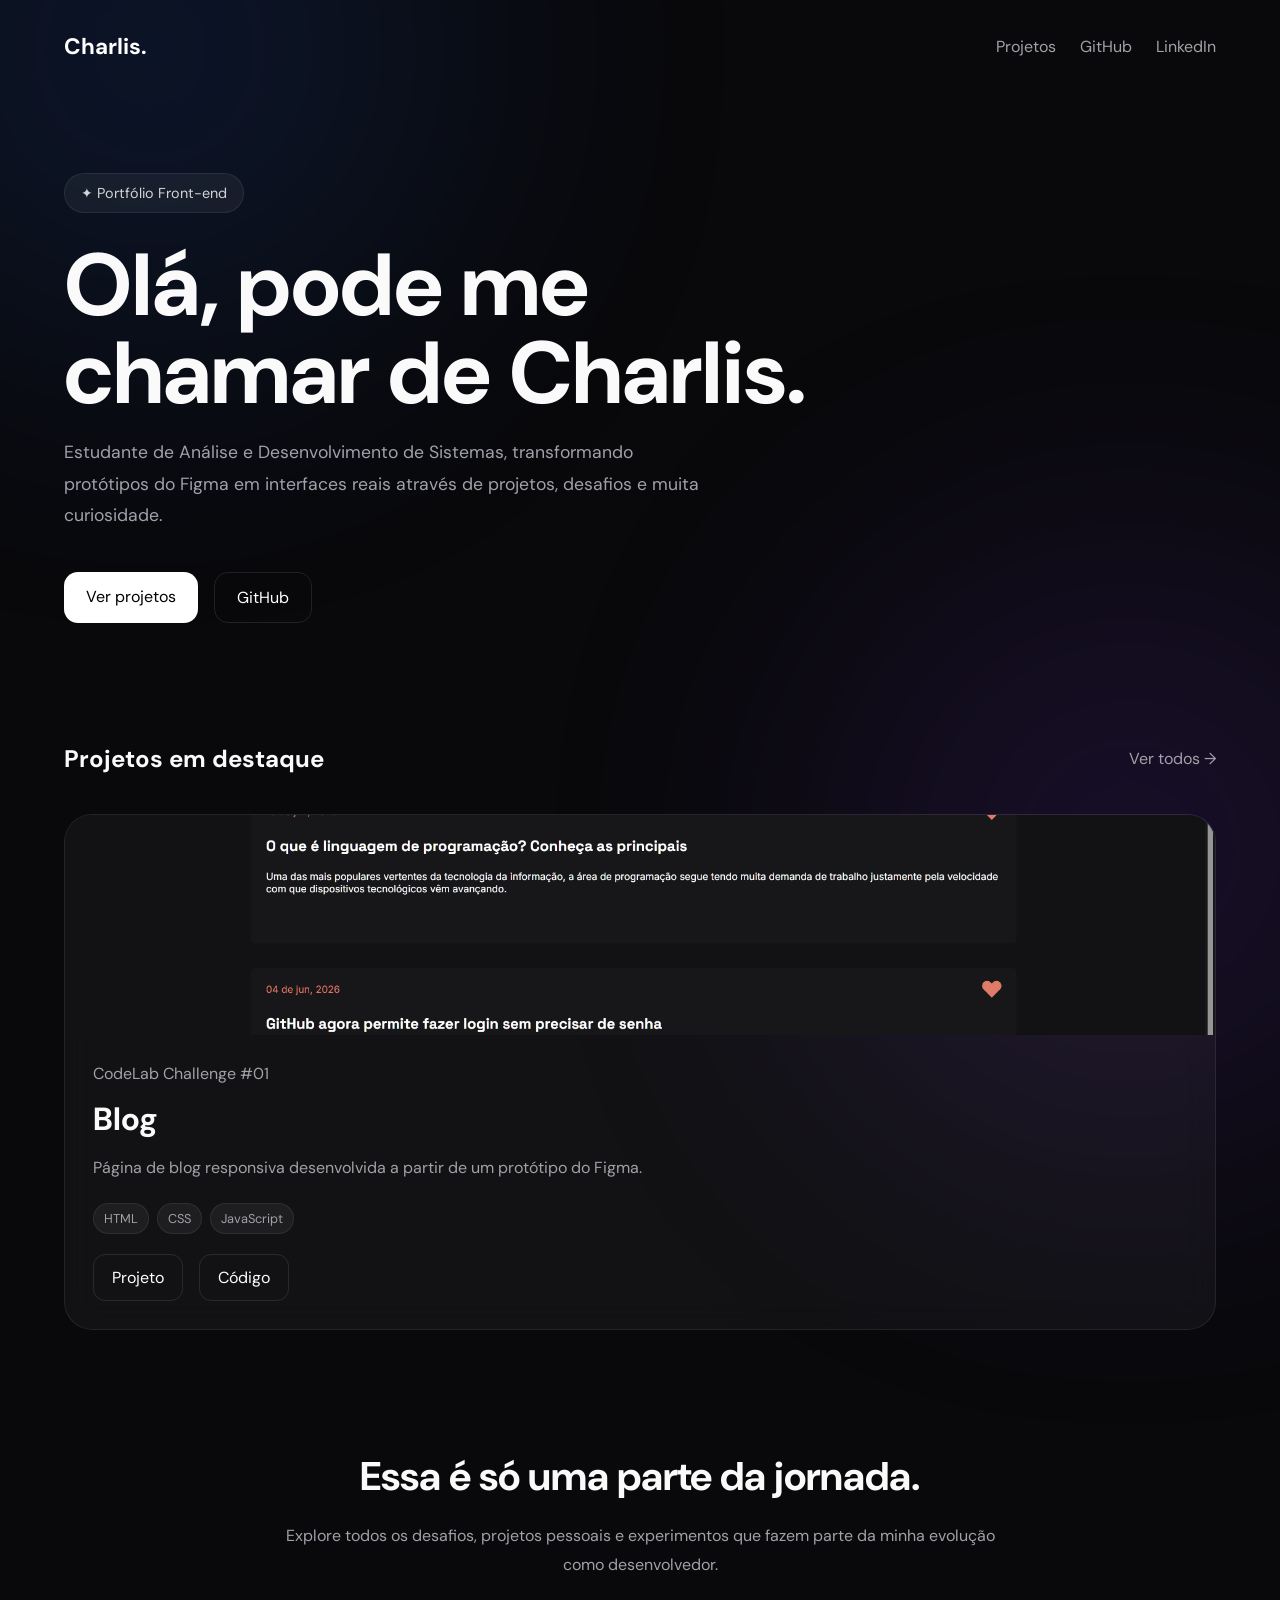
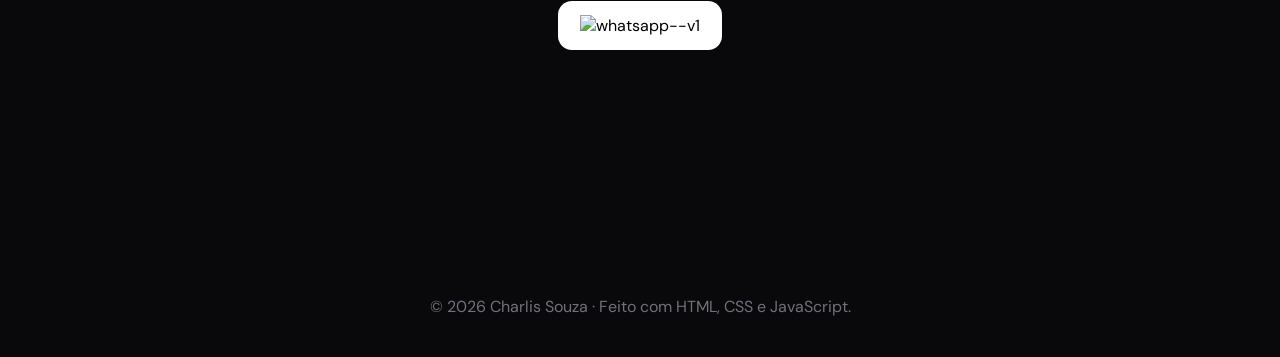
==== index.html @ a35a39a3 "feat: redesign do portfólio com nova home, página de projetos e botão do WhatsApp" ====
<!DOCTYPE html>
<html lang="pt-BR">

<head>
    <meta charset="UTF-8">
    <meta name="viewport" content="width=device-width, initial-scale=1.0">
    <title>Charlis.</title>

    <link rel="preconnect" href="https://fonts.googleapis.com">
    <link rel="preconnect" href="https://fonts.gstatic.com" crossorigin>

    <link href="https://fonts.googleapis.com/css2?family=DM+Sans:wght@400;500;700;800&display=swap" rel="stylesheet">

    <link rel="stylesheet" href="styles.css">
</head>

<body>

    <div class="gradient gradient-1"></div>
    <div class="gradient gradient-2"></div>

    <nav class="navbar">
        <a href="#" class="logo">Charlis.</a>

        <div class="nav-links">
            <a href="projetos.html">Projetos</a>
            <a href="https://github.com/Ekaut0010" target="_blank">GitHub</a>
            <a href="https://www.linkedin.com/in/charlis-eduardo-santos-de-souza-4b22863a7" target="_blank">
                LinkedIn
            </a>
        </div>
    </nav>

    <main>

        <section class="hero">
            <span class="badge">
                ✦ Portfólio Front-end
            </span>

            <h1>
                Olá, pode me chamar de Charlis.
            </h1>

            <p>
                Estudante de Análise e Desenvolvimento de Sistemas,
                transformando protótipos do Figma em interfaces reais
                através de projetos, desafios e muita curiosidade.
            </p>

            <div class="hero-actions">
                <a href="projetos.html" class="btn-primary">
                    Ver projetos
                </a>

                <a href="https://github.com/Ekaut0010" target="_blank" class="btn-secondary">
                    GitHub
                </a>
            </div>
        </section>

        <section class="featured">

            <div class="section-header">
                <h2>Projetos em destaque</h2>

                <a href="projetos.html">
                    Ver todos →
                </a>
            </div>

            <div class="projects-grid">

                <article class="project-card">

                    <img src="./img/BLOG.png" alt="Preview do projeto Blog">

                    <div class="project-content">

                        <span>CodeLab Challenge #01</span>

                        <h3>Blog</h3>

                        <p>
                            Página de blog responsiva desenvolvida a partir
                            de um protótipo do Figma.
                        </p>

                        <div class="techs">
                            <span>HTML</span>
                            <span>CSS</span>
                            <span>JavaScript</span>
                        </div>

                        <div class="project-actions">

                            <a href="./desafio-1/">
                                Projeto
                            </a>

                            <a href="https://github.com/Ekaut0010/Desafios-Codelab/tree/main/desafio-1" target="_blank">
                                Código
                            </a>

                        </div>

                    </div>

                </article>

            </div>

        </section>

        <section class="cta">

            <h2>
                Essa é só uma parte da jornada.
            </h2>

            <p>
                Explore todos os desafios, projetos pessoais e experimentos
                que fazem parte da minha evolução como desenvolvedor.
            </p>

            <a href="https://wa.me/5592999660378" target="_blank" class="btn-primary"><img id="zap" width="32"
                    height="32" src="https://img.icons8.com/ios/50/whatsapp--v1.png" alt="whatsapp--v1" /></a>

        </section>

    </main>

    <footer>
        <p>
            © 2026 Charlis Souza · Feito com HTML, CSS e JavaScript.
        </p>
    </footer>

</body>

</html>
---- styles.css ----
* {
    margin: 0;
    padding: 0;
    box-sizing: border-box;
}

body {
    font-family: "DM Sans", sans-serif;
    background: #09090B;
    color: #FAFAFA;
    overflow-x: hidden;
    position: relative;
}

/* Gradientes */

.gradient {
    position: fixed;
    width: 600px;
    height: 600px;

    border-radius: 50%;

    filter: blur(140px);

    opacity: .15;

    z-index: -1;

    animation: float 18s ease-in-out infinite;
}

.gradient-1 {
    background: #2563EB;

    top: -250px;
    left: -150px;
}

.gradient-2 {
    background: #7C3AED;

    bottom: -250px;
    right: -150px;

    animation-delay: -9s;
}

@keyframes float {

    0%,
    100% {
        transform: translate(0);
    }

    50% {
        transform: translate(80px, -60px);
    }
}

/* Navbar */

.navbar {
    max-width: 1200px;
    margin: auto;

    padding: 32px 24px;

    display: flex;
    justify-content: space-between;
    align-items: center;
}

.logo {
    color: white;
    text-decoration: none;

    font-weight: 700;
    font-size: 1.4rem;
}

.nav-links {
    display: flex;
    gap: 24px;
}

.nav-links a {
    color: #A1A1AA;
    text-decoration: none;
}

.nav-links a:hover {
    color: white;
}

/* Hero */

.hero {
    max-width: 1200px;

    margin: auto;

    padding: 80px 24px 120px;
}

.badge {
    display: inline-block;

    padding: 10px 16px;

    border-radius: 999px;

    background: rgba(255, 255, 255, .05);

    border: 1px solid rgba(255, 255, 255, .08);

    color: #D4D4D8;

    font-size: .9rem;
}

.hero h1 {
    margin: 28px 0 20px;

    font-size: clamp(3rem, 8vw, 5.5rem);

    line-height: 1;

    max-width: 800px;
}

.hero p {
    max-width: 650px;

    color: #A1A1AA;

    line-height: 1.8;

    font-size: 1.1rem;
}

.hero-actions {
    display: flex;
    gap: 16px;

    margin-top: 40px;
}

/* Botões */

.btn-primary,
.btn-secondary {
    text-decoration: none;

    padding: 14px 22px;

    border-radius: 14px;

    transition: .3s;
}

.btn-primary {
    background: white;
    color: black;
}

.btn-primary:hover {
    transform: translateY(-2px);
}

.btn-secondary {
    border: 1px solid rgba(255, 255, 255, .1);

    color: white;
}

.btn-secondary:hover {
    background: rgba(255, 255, 255, .05);
}

/* Destaques */

.featured {
    max-width: 1200px;

    margin: auto;

    padding: 0 24px 120px;
}

.section-header {
    display: flex;
    justify-content: space-between;
    align-items: center;

    margin-bottom: 40px;
}

.section-header a {
    color: #A1A1AA;

    text-decoration: none;
}

/* =======================
   HOME - Destaques
======================= */

.projects-grid {
    display: grid;
    grid-template-columns: repeat(auto-fit, minmax(360px, 1fr));
    gap: 32px;
}

.project-card {
    background: rgba(255, 255, 255, .04);
    border: 1px solid rgba(255, 255, 255, .08);

    border-radius: 28px;

    overflow: hidden;

    backdrop-filter: blur(16px);

    transition:
        transform .3s ease,
        border-color .3s ease,
        box-shadow .3s ease;
}

.project-card:hover {
    transform: translateY(-8px);

    border-color: rgba(255, 255, 255, .14);

    box-shadow:
        0 20px 40px rgba(0, 0, 0, .25);
}

.project-card img {
    width: 100%;
    height: 220px;

    object-fit: cover;

    display: block;
}

.project-content {
    padding: 28px;
}

.project-content span {
    color: #A1A1AA;
}

.project-content h3 {
    margin: 14px 0;

    font-size: 2rem;
}

.project-content p {
    color: #A1A1AA;

    font-size: 1rem;

    line-height: 1.8;
}

/* =======================
   PROJETOS
======================= */

.projects-page-grid {
    display: grid;

    grid-template-columns: repeat(auto-fill, minmax(260px, 1fr));

    gap: 24px;
}

.projects-page-grid .project-card {
    border-radius: 22px;
}

.projects-page-grid .project-card img {
    height: 170px;
}

.projects-page-grid .project-content {
    padding: 20px;
}

.projects-page-grid .project-content h3 {
    font-size: 1.4rem;
}

.projects-page-grid .project-content p {
    font-size: .95rem;
}

.projects-page-grid .techs {
    gap: 8px;

    margin: 20px 0;
}

.projects-page-grid .techs span {
    padding: 6px 10px;

    font-size: .8rem;
}

.techs {
    display: flex;
    gap: 8px;

    flex-wrap: wrap;

    margin: 20px 0;
}

.techs span {
    padding: 6px 10px;
    font-size: .8rem;
    border-radius: 999px;

    background: rgba(255, 255, 255, .05);

    border: 1px solid rgba(255, 255, 255, .08);
}

/* Ações */

.project-actions {
    display: flex;
    gap: 16px;
}

.project-actions a {
    text-decoration: none;

    color: white;

    padding: 12px 18px;

    border-radius: 12px;

    border: 1px solid rgba(255, 255, 255, .1);
}

.project-actions a:hover {
    background: rgba(255, 255, 255, .05);
}

/* CTA */

.cta {
    max-width: 800px;

    margin: auto;

    text-align: center;

    padding: 0 24px 120px;
}

.cta h2 {
    font-size: 2.5rem;

    margin-bottom: 20px;
}

.cta p {
    color: #A1A1AA;

    line-height: 1.8;

    margin-bottom: 36px;
}

.projects-hero {
    max-width: 1200px;
    margin: auto;

    padding: 80px 24px;
}

.projects-hero h1 {
    font-size: clamp(3.5rem, 8vw, 6rem);

    margin: 24px 0;
}

.projects-hero p {
    max-width: 600px;

    color: #A1A1AA;

    line-height: 1.8;
}

.category {
    max-width: 1200px;

    margin: auto;

    padding: 0 24px 100px;
}

.category-header {
    display: flex;
    gap: 24px;

    margin-bottom: 40px;
}

.category-header>span {
    font-size: 2rem;

    font-weight: 700;

    color: #52525B;
}

.category-header p {
    color: #A1A1AA;

    margin-top: 8px;
}

.empty-state {
    text-align: center;

    padding: 60px;

    border-radius: 28px;

    background: rgba(255, 255, 255, .03);

    border: 1px solid rgba(255, 255, 255, .08);
}

.empty-state h3 {
    margin-bottom: 12px;
}

.empty-state p {
    color: #A1A1AA;
}

.projects-hero {
    max-width: 1200px;
    margin: auto;

    padding: 80px 24px;
}

.projects-hero h1 {
    font-size: clamp(3.5rem, 8vw, 6rem);

    margin: 24px 0;
}

.projects-hero p {
    max-width: 600px;

    color: #A1A1AA;

    line-height: 1.8;
}

.category {
    max-width: 1200px;

    margin: auto;

    padding: 0 24px 100px;
}

.category-header {
    display: flex;
    gap: 24px;

    margin-bottom: 40px;
}

.category-header>span {
    font-size: 2rem;

    font-weight: 700;

    color: #52525B;
}

.category-header p {
    color: #A1A1AA;

    margin-top: 8px;
}

.empty-state {
    text-align: center;

    padding: 60px;

    border-radius: 28px;

    background: rgba(255, 255, 255, .03);

    border: 1px solid rgba(255, 255, 255, .08);
}

.empty-state h3 {
    margin-bottom: 12px;
}

.empty-state p {
    color: #A1A1AA;
}

#zap {
    margin-bottom: -8px;
    align-items: center;
    flex-wrap: wrap;
}

@media (max-width: 768px) {

    .category-header {
        flex-direction: column;
        gap: 12px;
    }

}

@media (max-width: 768px) {

    .category-header {
        flex-direction: column;
        gap: 12px;
    }

}

/* Footer */

footer {
    text-align: center;
    margin-top: 50px;

    padding: 40px 24px;

    color: #71717A;
}

footer p {
    margin-top: 50px;

}

/* Responsivo */

@media (max-width: 768px) {

    .navbar {
        flex-direction: column;
        gap: 24px;
    }

    .hero-actions,
    .project-actions {
        flex-direction: column;
    }

    .section-header {
        flex-direction: column;
        align-items: flex-start;
        gap: 16px;
    }
}
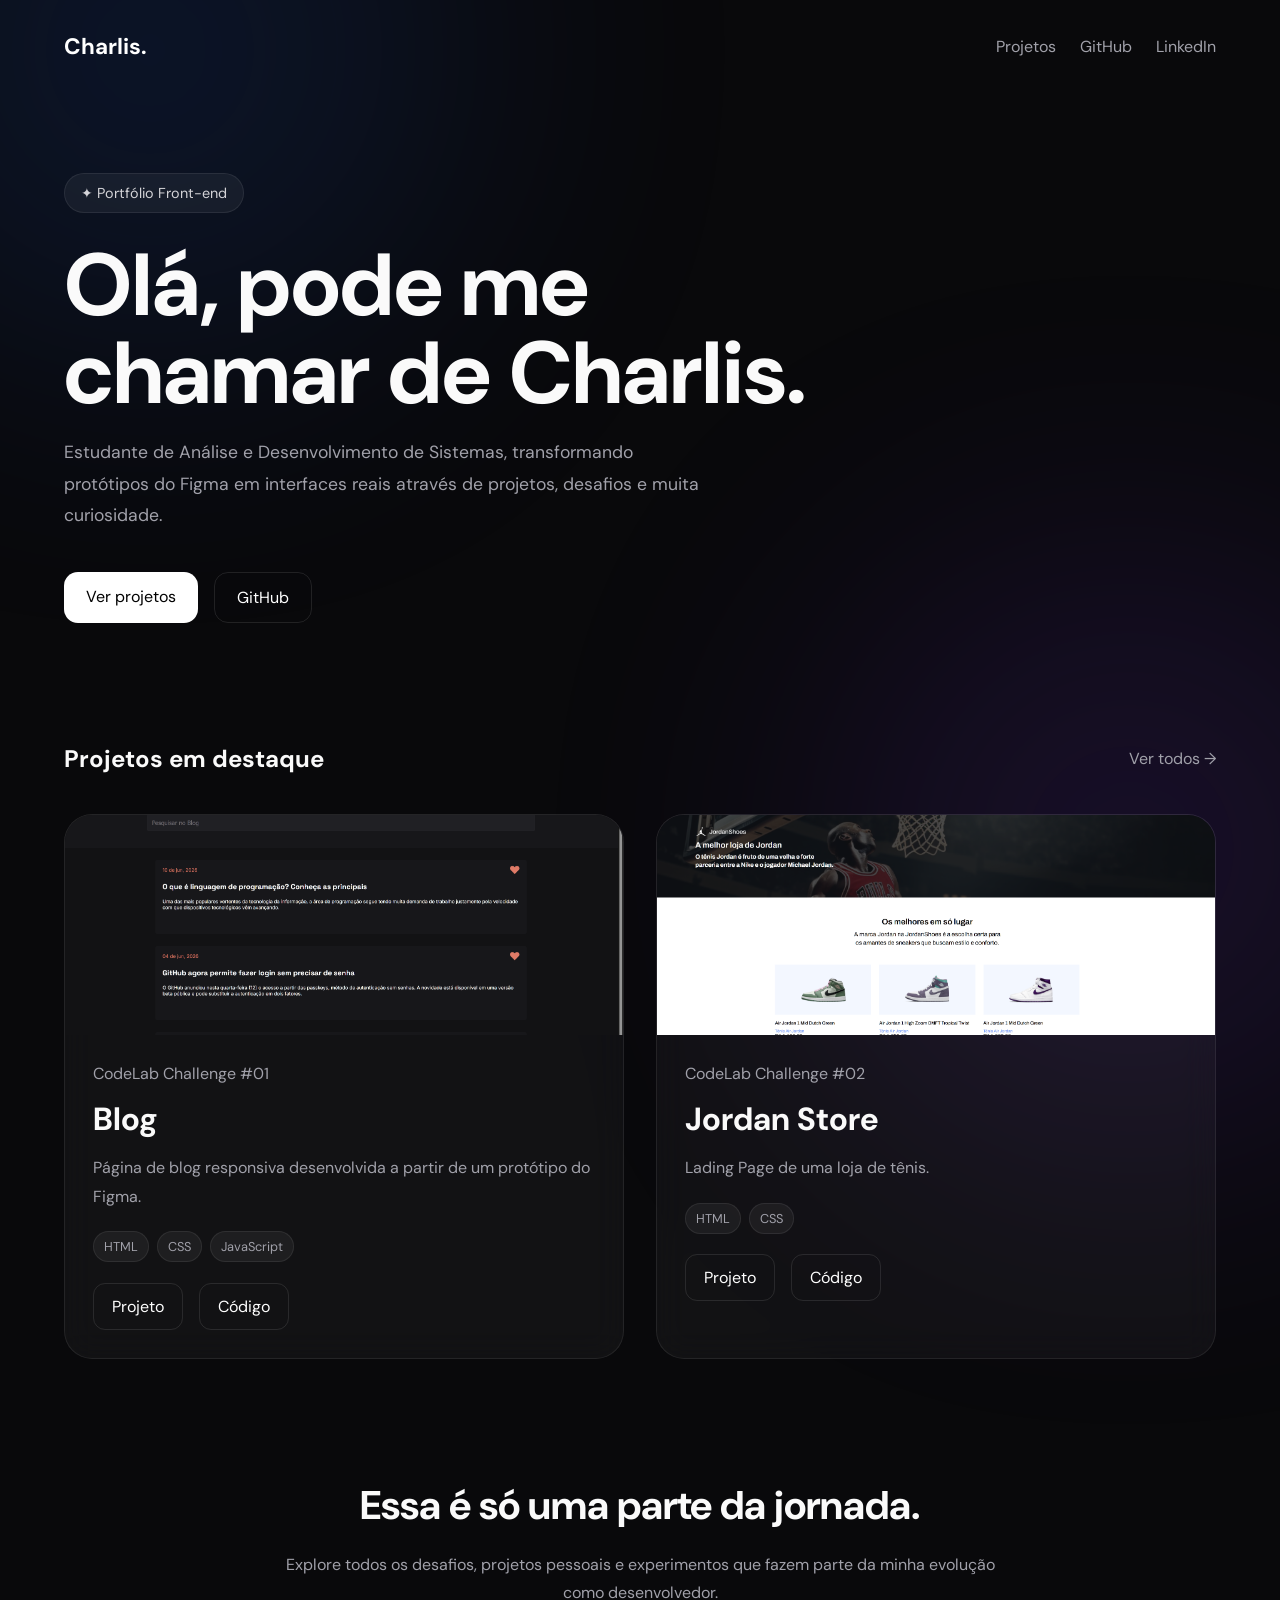
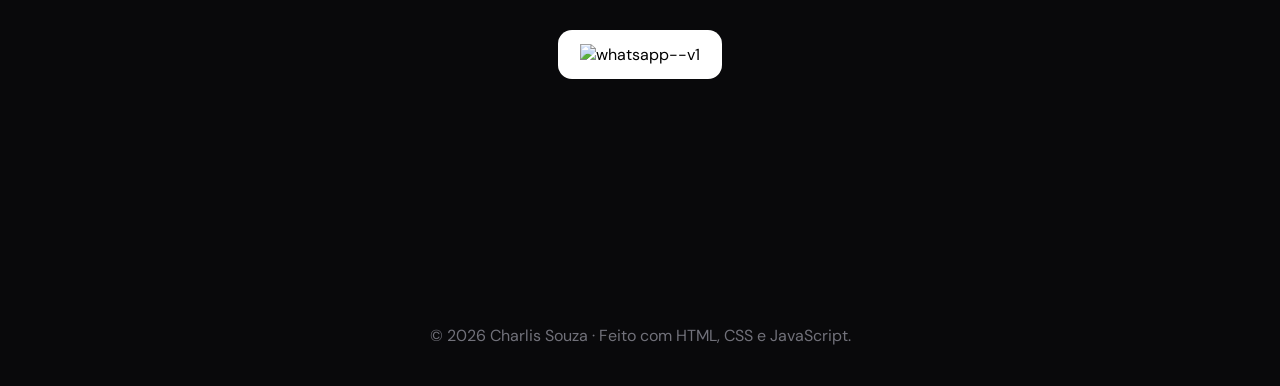
==== commit 35c95a2e: "feat: adiciona landing page responsiva JordanShoes" ====
--- a/index.html
+++ b/index.html
@@ -105,6 +105,38 @@
                         </div>
 
                     </div>
+                </article>
+                <article class="project-card">
+                    <img src="./img/Jordan.png" alt="Preview do JordanStore">
+
+                    <div class="project-content">
+
+                        <span>CodeLab Challenge #02</span>
+
+                        <h3>Jordan Store</h3>
+
+                        <p>
+                            Lading Page de uma loja de tênis.
+                        </p>
+
+                        <div class="techs">
+                            <span>HTML</span>
+                            <span>CSS</span>
+                        </div>
+
+                        <div class="project-actions">
+
+                            <a href="./desafio-2/">
+                                Projeto
+                            </a>
+
+                            <a href="https://github.com/Ekaut0010/Desafios-Codelab/tree/main/desafio-2" target="_blank">
+                                Código
+                            </a>
+
+                        </div>
+
+                    </div>
 
                 </article>
 
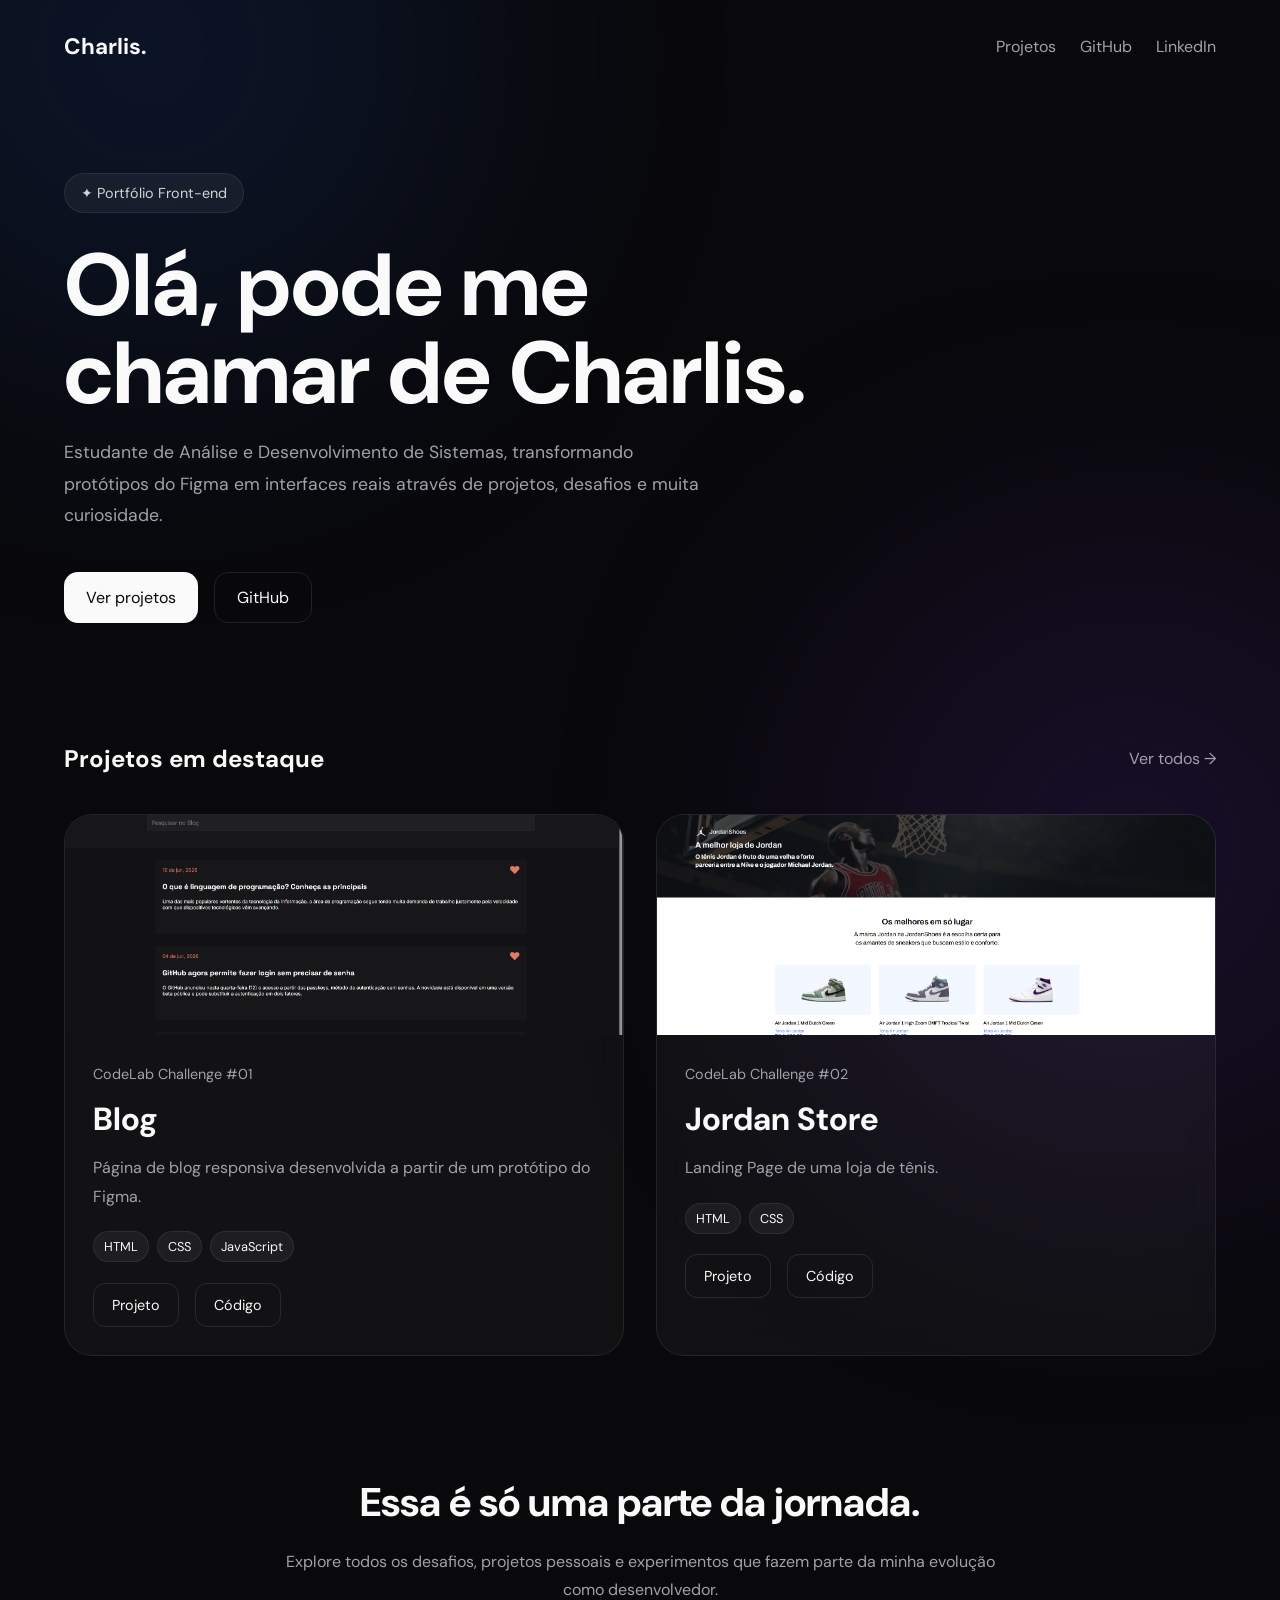
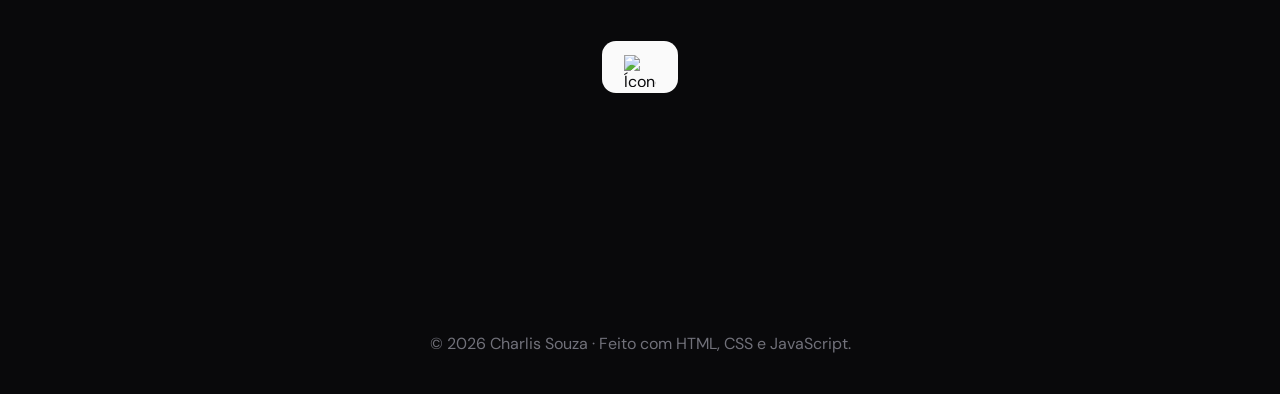
==== commit f6a2123b: "feat: Reafatorei o html do portifolio" ====
--- a/index.html
+++ b/index.html
@@ -4,11 +4,12 @@
 <head>
     <meta charset="UTF-8">
     <meta name="viewport" content="width=device-width, initial-scale=1.0">
-    <title>Charlis.</title>
+    <meta name="description"
+        content="Portfólio Front-end de Charlis, estudante de Análise e Desenvolvimento de Sistemas.">
+    <title>Charlis. | Portfólio Front-end</title>
 
     <link rel="preconnect" href="https://fonts.googleapis.com">
     <link rel="preconnect" href="https://fonts.gstatic.com" crossorigin>
-
     <link href="https://fonts.googleapis.com/css2?family=DM+Sans:wght@400;500;700;800&display=swap" rel="stylesheet">
 
     <link rel="stylesheet" href="styles.css">
@@ -16,24 +17,27 @@
 
 <body>
 
-    <div class="gradient gradient-1"></div>
-    <div class="gradient gradient-2"></div>
+    <div class="gradient gradient-1" aria-hidden="true"></div>
+    <div class="gradient gradient-2" aria-hidden="true"></div>
 
-    <nav class="navbar">
-        <a href="#" class="logo">Charlis.</a>
+    <header>
+        <nav class="navbar" aria-label="Navegação Principal">
+            <a href="#" class="logo" aria-label="Página Inicial">Charlis.</a>
 
-        <div class="nav-links">
-            <a href="projetos.html">Projetos</a>
-            <a href="https://github.com/Ekaut0010" target="_blank">GitHub</a>
-            <a href="https://www.linkedin.com/in/charlis-eduardo-santos-de-souza-4b22863a7" target="_blank">
-                LinkedIn
-            </a>
-        </div>
-    </nav>
+            <div class="nav-links">
+                <a href="projetos.html">Projetos</a>
+                <a href="https://github.com/Ekaut0010" target="_blank" rel="noopener noreferrer">GitHub</a>
+                <a href="https://www.linkedin.com/in/charlis-eduardo-santos-de-souza-4b22863a7" target="_blank"
+                    rel="noopener noreferrer">
+                    LinkedIn
+                </a>
+            </div>
+        </nav>
+    </header>
 
     <main>
 
-        <section class="hero">
+        <section class="hero" aria-label="Apresentação">
             <span class="badge">
                 ✦ Portfólio Front-end
             </span>
@@ -53,18 +57,18 @@
                     Ver projetos
                 </a>
 
-                <a href="https://github.com/Ekaut0010" target="_blank" class="btn-secondary">
+                <a href="https://github.com/Ekaut0010" target="_blank" rel="noopener noreferrer" class="btn-secondary">
                     GitHub
                 </a>
             </div>
         </section>
 
-        <section class="featured">
+        <section class="featured" aria-labelledby="projetos-destaque">
 
             <div class="section-header">
-                <h2>Projetos em destaque</h2>
+                <h2 id="projetos-destaque">Projetos em destaque</h2>
 
-                <a href="projetos.html">
+                <a href="projetos.html" aria-label="Ver todos os projetos">
                     Ver todos →
                 </a>
             </div>
@@ -72,11 +76,9 @@
             <div class="projects-grid">
 
                 <article class="project-card">
-
-                    <img src="./img/BLOG.png" alt="Preview do projeto Blog">
+                    <img src="./img/BLOG.png" alt="Preview da página de Blog responsiva" loading="lazy">
 
                     <div class="project-content">
-
                         <span>CodeLab Challenge #01</span>
 
                         <h3>Blog</h3>
@@ -86,67 +88,60 @@
                             de um protótipo do Figma.
                         </p>
 
-                        <div class="techs">
+                        <div class="techs" aria-label="Tecnologias utilizadas">
                             <span>HTML</span>
                             <span>CSS</span>
                             <span>JavaScript</span>
                         </div>
 
                         <div class="project-actions">
-
                             <a href="./desafio-1/">
                                 Projeto
                             </a>
 
-                            <a href="https://github.com/Ekaut0010/Desafios-Codelab/tree/main/desafio-1" target="_blank">
+                            <a href="https://github.com/Ekaut0010/Desafios-Codelab/tree/main/desafio-1" target="_blank"
+                                rel="noopener noreferrer">
                                 Código
                             </a>
-
                         </div>
-
                     </div>
                 </article>
+
                 <article class="project-card">
-                    <img src="./img/Jordan.png" alt="Preview do JordanStore">
+                    <img src="./img/Jordan.png" alt="Preview da Landing Page Jordan Store" loading="lazy">
 
                     <div class="project-content">
-
                         <span>CodeLab Challenge #02</span>
 
                         <h3>Jordan Store</h3>
 
                         <p>
-                            Lading Page de uma loja de tênis.
+                            Landing Page de uma loja de tênis.
                         </p>
 
-                        <div class="techs">
+                        <div class="techs" aria-label="Tecnologias utilizadas">
                             <span>HTML</span>
                             <span>CSS</span>
                         </div>
 
                         <div class="project-actions">
-
                             <a href="./desafio-2/">
                                 Projeto
                             </a>
 
-                            <a href="https://github.com/Ekaut0010/Desafios-Codelab/tree/main/desafio-2" target="_blank">
+                            <a href="https://github.com/Ekaut0010/Desafios-Codelab/tree/main/desafio-2" target="_blank"
+                                rel="noopener noreferrer">
                                 Código
                             </a>
-
                         </div>
-
                     </div>
-
                 </article>
 
             </div>
-
         </section>
 
-        <section class="cta">
-
-            <h2>
+        <section class="cta" aria-labelledby="chamada-final">
+            <h2 id="chamada-final">
                 Essa é só uma parte da jornada.
             </h2>
 
@@ -155,9 +150,11 @@
                 que fazem parte da minha evolução como desenvolvedor.
             </p>
 
-            <a href="https://wa.me/5592999660378" target="_blank" class="btn-primary"><img id="zap" width="32"
-                    height="32" src="https://img.icons8.com/ios/50/whatsapp--v1.png" alt="whatsapp--v1" /></a>
-
+            <a href="https://wa.me/5592999660378" target="_blank" rel="noopener noreferrer" class="btn-primary"
+                aria-label="Entrar em contato pelo WhatsApp">
+                <img id="zap" width="32" height="32" src="https://img.icons8.com/ios/50/whatsapp--v1.png"
+                    alt="Ícone de Contato WhatsApp" loading="lazy" />
+            </a>
         </section>
 
     </main>
--- a/styles.css
+++ b/styles.css
@@ -1,3 +1,25 @@
+/* =======================
+   VARIÁVEIS (Custom Properties)
+======================= */
+:root {
+    --bg-main: #09090B;
+    --text-main: #FAFAFA;
+    --text-muted: #A1A1AA;
+    --text-dark: #52525B;
+
+    --glass-bg: rgba(255, 255, 255, 0.04);
+    --glass-border: rgba(255, 255, 255, 0.08);
+    --glass-hover: rgba(255, 255, 255, 0.14);
+
+    --gradient-1: #2563EB;
+    --gradient-2: #7C3AED;
+
+    --font-family: "DM Sans", sans-serif;
+}
+
+/* =======================
+   RESET E BASE
+======================= */
 * {
     margin: 0;
     padding: 0;
@@ -5,44 +27,37 @@
 }
 
 body {
-    font-family: "DM Sans", sans-serif;
-    background: #09090B;
-    color: #FAFAFA;
+    font-family: var(--font-family);
+    background: var(--bg-main);
+    color: var(--text-main);
     overflow-x: hidden;
     position: relative;
 }
 
-/* Gradientes */
-
+/* =======================
+   DECORAÇÕES (Gradientes)
+======================= */
 .gradient {
     position: fixed;
     width: 600px;
     height: 600px;
-
     border-radius: 50%;
-
     filter: blur(140px);
-
-    opacity: .15;
-
+    opacity: 0.15;
     z-index: -1;
-
     animation: float 18s ease-in-out infinite;
 }
 
 .gradient-1 {
-    background: #2563EB;
-
+    background: var(--gradient-1);
     top: -250px;
     left: -150px;
 }
 
 .gradient-2 {
-    background: #7C3AED;
-
+    background: var(--gradient-2);
     bottom: -250px;
     right: -150px;
-
     animation-delay: -9s;
 }
 
@@ -58,23 +73,21 @@
     }
 }
 
-/* Navbar */
-
+/* =======================
+   NAVEGAÇÃO (Navbar)
+======================= */
 .navbar {
     max-width: 1200px;
     margin: auto;
-
     padding: 32px 24px;
-
     display: flex;
     justify-content: space-between;
     align-items: center;
 }
 
 .logo {
-    color: white;
+    color: var(--text-main);
     text-decoration: none;
-
     font-weight: 700;
     font-size: 1.4rem;
 }
@@ -82,488 +95,333 @@
 .nav-links {
     display: flex;
     gap: 24px;
+    list-style: none;
+    /* Adicionado caso use <ul> no futuro */
 }
 
 .nav-links a {
-    color: #A1A1AA;
+    color: var(--text-muted);
     text-decoration: none;
+    transition: color 0.3s;
 }
 
 .nav-links a:hover {
-    color: white;
-}
-
-/* Hero */
-
-.hero {
+    color: var(--text-main);
+}
+
+/* =======================
+   CABEÇALHOS (Hero Sections)
+======================= */
+.hero,
+.projects-hero {
     max-width: 1200px;
-
     margin: auto;
-
     padding: 80px 24px 120px;
+}
+
+.projects-hero {
+    padding-bottom: 80px;
+    /* Ajuste sutil para a página de projetos */
 }
 
 .badge {
     display: inline-block;
-
     padding: 10px 16px;
-
     border-radius: 999px;
-
-    background: rgba(255, 255, 255, .05);
-
-    border: 1px solid rgba(255, 255, 255, .08);
-
+    background: rgba(255, 255, 255, 0.05);
+    border: 1px solid var(--glass-border);
     color: #D4D4D8;
-
-    font-size: .9rem;
-}
-
-.hero h1 {
+    font-size: 0.9rem;
+}
+
+.hero h1,
+.projects-hero h1 {
     margin: 28px 0 20px;
-
     font-size: clamp(3rem, 8vw, 5.5rem);
-
     line-height: 1;
-
     max-width: 800px;
 }
 
-.hero p {
+.projects-hero h1 {
+    font-size: clamp(3.5rem, 8vw, 6rem);
+    margin: 24px 0;
+}
+
+.hero p,
+.projects-hero p {
     max-width: 650px;
-
-    color: #A1A1AA;
-
+    color: var(--text-muted);
     line-height: 1.8;
-
     font-size: 1.1rem;
 }
 
 .hero-actions {
     display: flex;
     gap: 16px;
-
     margin-top: 40px;
 }
 
-/* Botões */
-
+/* =======================
+   BOTÕES
+======================= */
 .btn-primary,
 .btn-secondary {
     text-decoration: none;
-
     padding: 14px 22px;
-
     border-radius: 14px;
-
-    transition: .3s;
+    transition: all 0.3s ease;
+    display: inline-flex;
+    align-items: center;
+    justify-content: center;
 }
 
 .btn-primary {
-    background: white;
-    color: black;
+    background: var(--text-main);
+    color: var(--bg-main);
 }
 
 .btn-primary:hover {
     transform: translateY(-2px);
+    box-shadow: 0 4px 12px rgba(255, 255, 255, 0.2);
 }
 
 .btn-secondary {
-    border: 1px solid rgba(255, 255, 255, .1);
-
-    color: white;
+    border: 1px solid rgba(255, 255, 255, 0.1);
+    color: var(--text-main);
 }
 
 .btn-secondary:hover {
-    background: rgba(255, 255, 255, .05);
-}
-
-/* Destaques */
-
-.featured {
+    background: rgba(255, 255, 255, 0.05);
+}
+
+/* =======================
+   SEÇÕES E GRIDS
+======================= */
+.featured,
+.category {
     max-width: 1200px;
-
     margin: auto;
-
     padding: 0 24px 120px;
 }
 
-.section-header {
+.category {
+    padding-bottom: 100px;
+}
+
+.section-header,
+.category-header {
     display: flex;
     justify-content: space-between;
     align-items: center;
-
     margin-bottom: 40px;
 }
 
+.category-header {
+    justify-content: flex-start;
+    gap: 24px;
+}
+
 .section-header a {
-    color: #A1A1AA;
-
+    color: var(--text-muted);
     text-decoration: none;
-}
-
-/* =======================
-   HOME - Destaques
-======================= */
-
+    transition: color 0.3s;
+}
+
+.section-header a:hover {
+    color: var(--text-main);
+}
+
+.category-header>span {
+    font-size: 2rem;
+    font-weight: 700;
+    color: var(--text-dark);
+}
+
+.category-header p {
+    color: var(--text-muted);
+    margin-top: 8px;
+}
+
+/* Grid Home */
 .projects-grid {
     display: grid;
     grid-template-columns: repeat(auto-fit, minmax(360px, 1fr));
     gap: 32px;
 }
 
+/* Grid Página de Projetos */
+.projects-page-grid {
+    display: grid;
+    grid-template-columns: repeat(auto-fill, minmax(260px, 1fr));
+    gap: 24px;
+}
+
+/* =======================
+   CARDS DE PROJETOS
+======================= */
 .project-card {
-    background: rgba(255, 255, 255, .04);
-    border: 1px solid rgba(255, 255, 255, .08);
-
+    background: var(--glass-bg);
+    border: 1px solid var(--glass-border);
     border-radius: 28px;
-
     overflow: hidden;
-
     backdrop-filter: blur(16px);
-
-    transition:
-        transform .3s ease,
-        border-color .3s ease,
-        box-shadow .3s ease;
+    transition: transform 0.3s ease, border-color 0.3s ease, box-shadow 0.3s ease;
+}
+
+.projects-page-grid .project-card {
+    border-radius: 22px;
 }
 
 .project-card:hover {
     transform: translateY(-8px);
-
-    border-color: rgba(255, 255, 255, .14);
-
-    box-shadow:
-        0 20px 40px rgba(0, 0, 0, .25);
+    border-color: var(--glass-hover);
+    box-shadow: 0 20px 40px rgba(0, 0, 0, 0.25);
 }
 
 .project-card img {
     width: 100%;
     height: 220px;
-
     object-fit: cover;
-
     display: block;
+}
+
+.projects-page-grid .project-card img {
+    height: 170px;
 }
 
 .project-content {
     padding: 28px;
 }
 
-.project-content span {
-    color: #A1A1AA;
+.projects-page-grid .project-content {
+    padding: 20px;
+}
+
+.project-content>span {
+    color: var(--text-muted);
+    font-size: 0.9rem;
 }
 
 .project-content h3 {
     margin: 14px 0;
-
     font-size: 2rem;
-}
-
-.project-content p {
-    color: #A1A1AA;
-
-    font-size: 1rem;
-
-    line-height: 1.8;
-}
-
-/* =======================
-   PROJETOS
-======================= */
-
-.projects-page-grid {
-    display: grid;
-
-    grid-template-columns: repeat(auto-fill, minmax(260px, 1fr));
-
-    gap: 24px;
-}
-
-.projects-page-grid .project-card {
-    border-radius: 22px;
-}
-
-.projects-page-grid .project-card img {
-    height: 170px;
-}
-
-.projects-page-grid .project-content {
-    padding: 20px;
 }
 
 .projects-page-grid .project-content h3 {
     font-size: 1.4rem;
 }
 
+.project-content p {
+    color: var(--text-muted);
+    font-size: 1rem;
+    line-height: 1.8;
+}
+
 .projects-page-grid .project-content p {
-    font-size: .95rem;
-}
-
-.projects-page-grid .techs {
+    font-size: 0.95rem;
+}
+
+/* Tecnologias (Tags) */
+.techs {
+    display: flex;
     gap: 8px;
-
-    margin: 20px 0;
-}
-
-.projects-page-grid .techs span {
-    padding: 6px 10px;
-
-    font-size: .8rem;
-}
-
-.techs {
-    display: flex;
-    gap: 8px;
-
     flex-wrap: wrap;
-
     margin: 20px 0;
 }
 
 .techs span {
     padding: 6px 10px;
-    font-size: .8rem;
+    font-size: 0.8rem;
     border-radius: 999px;
-
-    background: rgba(255, 255, 255, .05);
-
-    border: 1px solid rgba(255, 255, 255, .08);
-}
-
-/* Ações */
-
+    background: rgba(255, 255, 255, 0.05);
+    border: 1px solid var(--glass-border);
+}
+
+/* Ações do Card */
 .project-actions {
     display: flex;
     gap: 16px;
+    flex-wrap: wrap;
 }
 
 .project-actions a {
     text-decoration: none;
-
-    color: white;
-
+    color: var(--text-main);
     padding: 12px 18px;
-
     border-radius: 12px;
-
-    border: 1px solid rgba(255, 255, 255, .1);
+    border: 1px solid rgba(255, 255, 255, 0.1);
+    transition: background 0.3s;
+    font-size: 0.9rem;
 }
 
 .project-actions a:hover {
-    background: rgba(255, 255, 255, .05);
-}
-
-/* CTA */
-
+    background: rgba(255, 255, 255, 0.05);
+}
+
+/* =======================
+   ESTADOS VAZIOS (Empty State)
+======================= */
+.empty-state {
+    text-align: center;
+    padding: 60px;
+    border-radius: 28px;
+    background: rgba(255, 255, 255, 0.03);
+    border: 1px solid var(--glass-border);
+}
+
+.empty-state h3 {
+    margin-bottom: 12px;
+}
+
+.empty-state p {
+    color: var(--text-muted);
+}
+
+/* =======================
+   CHAMADA PARA AÇÃO (CTA)
+======================= */
 .cta {
     max-width: 800px;
-
     margin: auto;
-
     text-align: center;
-
     padding: 0 24px 120px;
 }
 
 .cta h2 {
     font-size: 2.5rem;
-
     margin-bottom: 20px;
 }
 
 .cta p {
-    color: #A1A1AA;
-
+    color: var(--text-muted);
     line-height: 1.8;
-
     margin-bottom: 36px;
 }
 
-.projects-hero {
-    max-width: 1200px;
-    margin: auto;
-
-    padding: 80px 24px;
-}
-
-.projects-hero h1 {
-    font-size: clamp(3.5rem, 8vw, 6rem);
-
-    margin: 24px 0;
-}
-
-.projects-hero p {
-    max-width: 600px;
-
-    color: #A1A1AA;
-
-    line-height: 1.8;
-}
-
-.category {
-    max-width: 1200px;
-
-    margin: auto;
-
-    padding: 0 24px 100px;
-}
-
-.category-header {
-    display: flex;
-    gap: 24px;
-
-    margin-bottom: 40px;
-}
-
-.category-header>span {
-    font-size: 2rem;
-
-    font-weight: 700;
-
-    color: #52525B;
-}
-
-.category-header p {
-    color: #A1A1AA;
-
-    margin-top: 8px;
-}
-
-.empty-state {
-    text-align: center;
-
-    padding: 60px;
-
-    border-radius: 28px;
-
-    background: rgba(255, 255, 255, .03);
-
-    border: 1px solid rgba(255, 255, 255, .08);
-}
-
-.empty-state h3 {
-    margin-bottom: 12px;
-}
-
-.empty-state p {
-    color: #A1A1AA;
-}
-
-.projects-hero {
-    max-width: 1200px;
-    margin: auto;
-
-    padding: 80px 24px;
-}
-
-.projects-hero h1 {
-    font-size: clamp(3.5rem, 8vw, 6rem);
-
-    margin: 24px 0;
-}
-
-.projects-hero p {
-    max-width: 600px;
-
-    color: #A1A1AA;
-
-    line-height: 1.8;
-}
-
-.category {
-    max-width: 1200px;
-
-    margin: auto;
-
-    padding: 0 24px 100px;
-}
-
-.category-header {
-    display: flex;
-    gap: 24px;
-
-    margin-bottom: 40px;
-}
-
-.category-header>span {
-    font-size: 2rem;
-
-    font-weight: 700;
-
-    color: #52525B;
-}
-
-.category-header p {
-    color: #A1A1AA;
-
-    margin-top: 8px;
-}
-
-.empty-state {
-    text-align: center;
-
-    padding: 60px;
-
-    border-radius: 28px;
-
-    background: rgba(255, 255, 255, .03);
-
-    border: 1px solid rgba(255, 255, 255, .08);
-}
-
-.empty-state h3 {
-    margin-bottom: 12px;
-}
-
-.empty-state p {
-    color: #A1A1AA;
-}
-
+/* =======================
+   RODAPÉ E EXTRAS
+======================= */
 #zap {
     margin-bottom: -8px;
-    align-items: center;
-    flex-wrap: wrap;
-}
-
-@media (max-width: 768px) {
-
-    .category-header {
-        flex-direction: column;
-        gap: 12px;
-    }
-
-}
-
-@media (max-width: 768px) {
-
-    .category-header {
-        flex-direction: column;
-        gap: 12px;
-    }
-
-}
-
-/* Footer */
+    /* Ajuste fino se necessário, mas o flexbox do botão geralmente resolve */
+}
 
 footer {
     text-align: center;
     margin-top: 50px;
-
     padding: 40px 24px;
-
     color: #71717A;
 }
 
 footer p {
-    margin-top: 50px;
-
-}
-
-/* Responsivo */
-
+    margin-top: 30px;
+    /* Reduzido de 50px para equilibrar o espaçamento com o botão */
+}
+
+/* =======================
+   RESPONSIVIDADE (Mobile)
+======================= */
 @media (max-width: 768px) {
-
     .navbar {
         flex-direction: column;
         gap: 24px;
@@ -572,6 +430,12 @@
     .hero-actions,
     .project-actions {
         flex-direction: column;
+        width: 100%;
+    }
+
+    .hero-actions a,
+    .project-actions a {
+        text-align: center;
     }
 
     .section-header {
@@ -579,4 +443,9 @@
         align-items: flex-start;
         gap: 16px;
     }
+
+    .category-header {
+        flex-direction: column;
+        gap: 12px;
+    }
 }
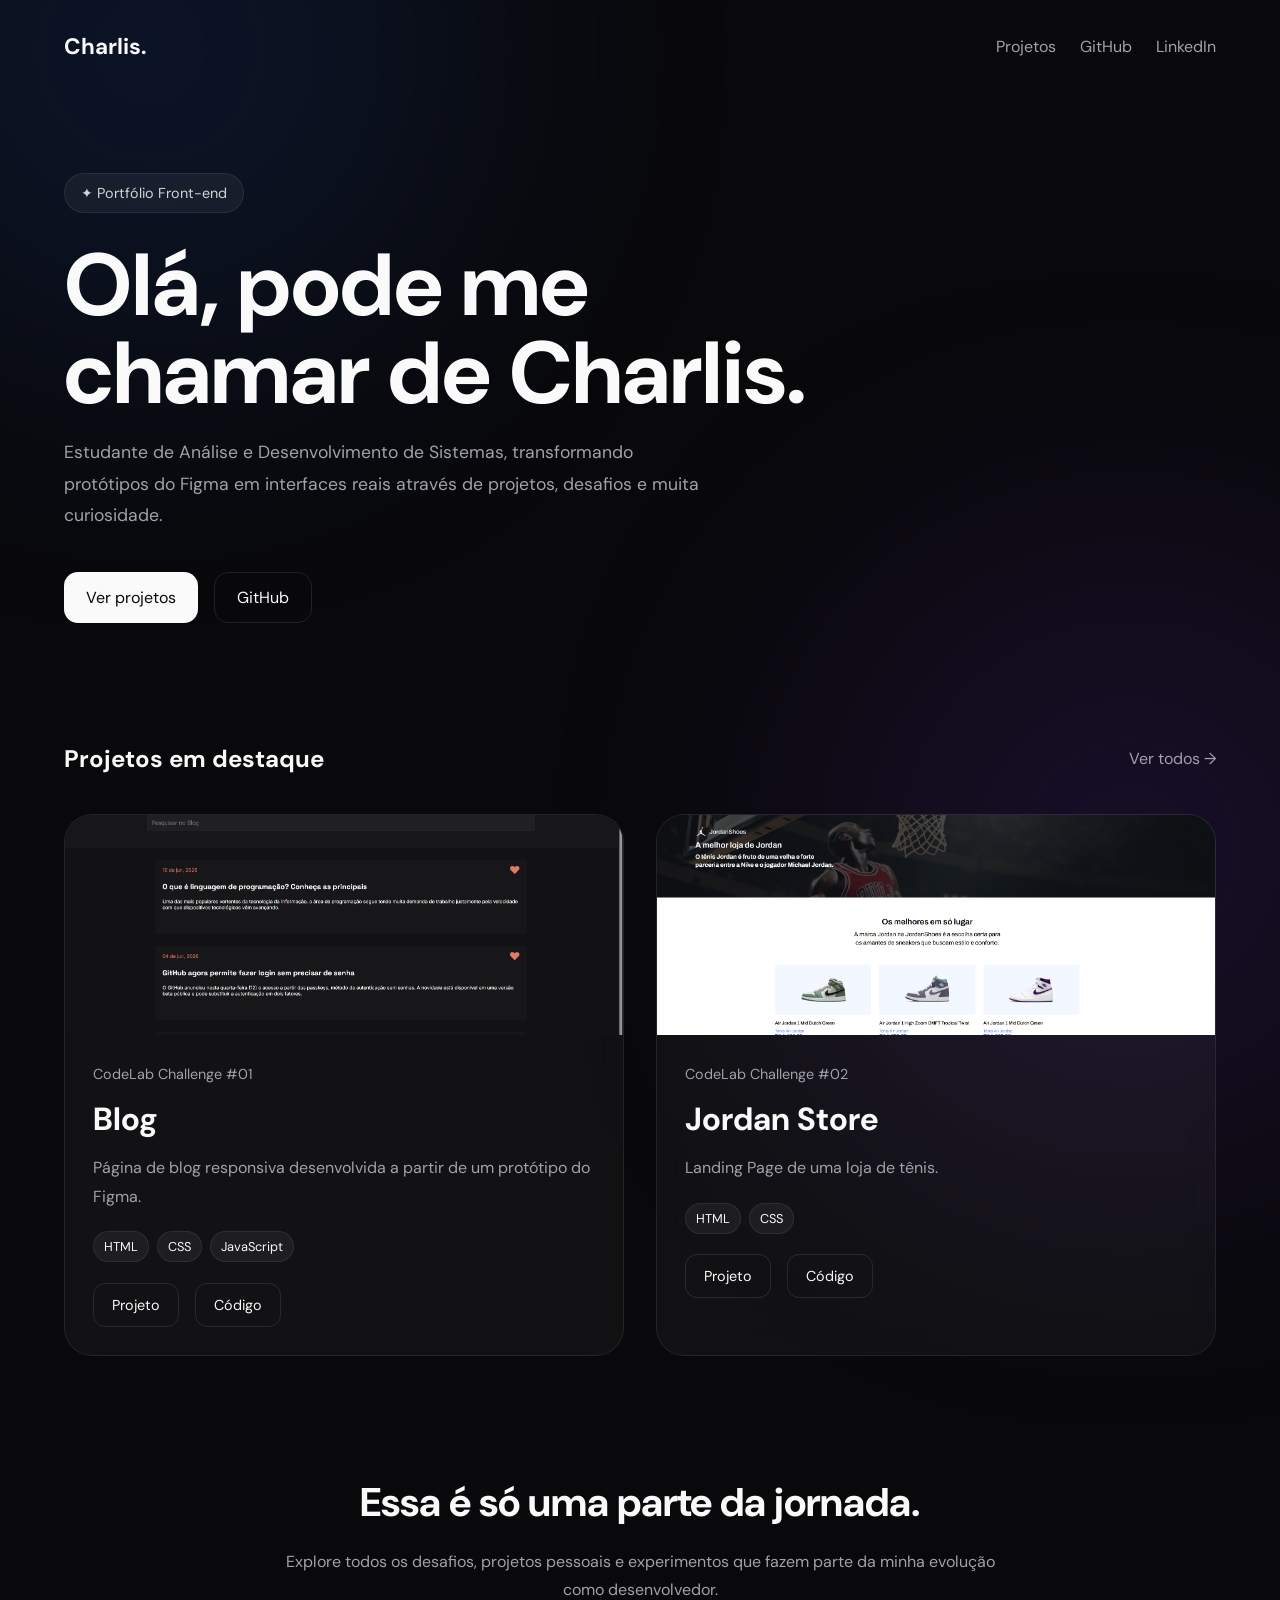
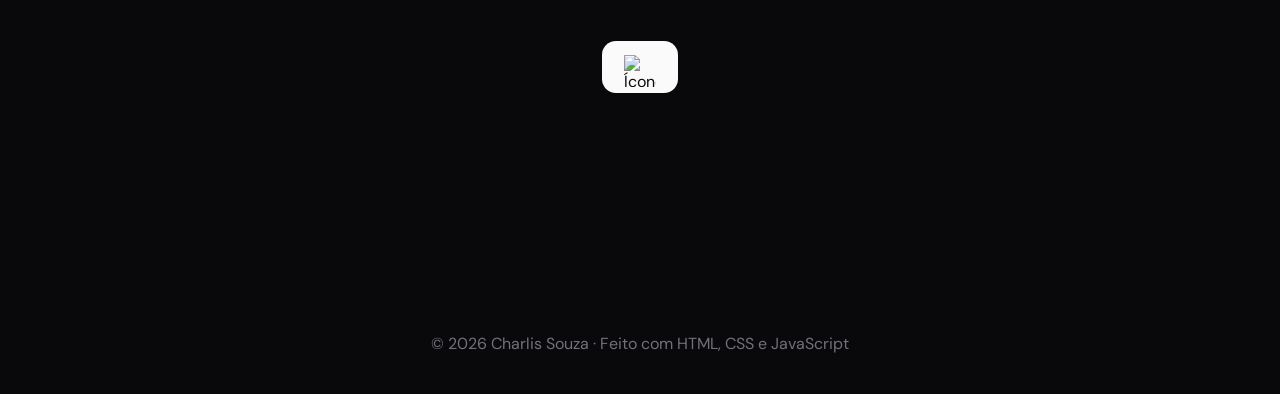
==== commit a8194bb0: "." ====
--- a/index.html
+++ b/index.html
@@ -161,7 +161,7 @@
 
     <footer>
         <p>
-            © 2026 Charlis Souza · Feito com HTML, CSS e JavaScript.
+            © 2026 Charlis Souza · Feito com HTML, CSS e JavaScript
         </p>
     </footer>
 
